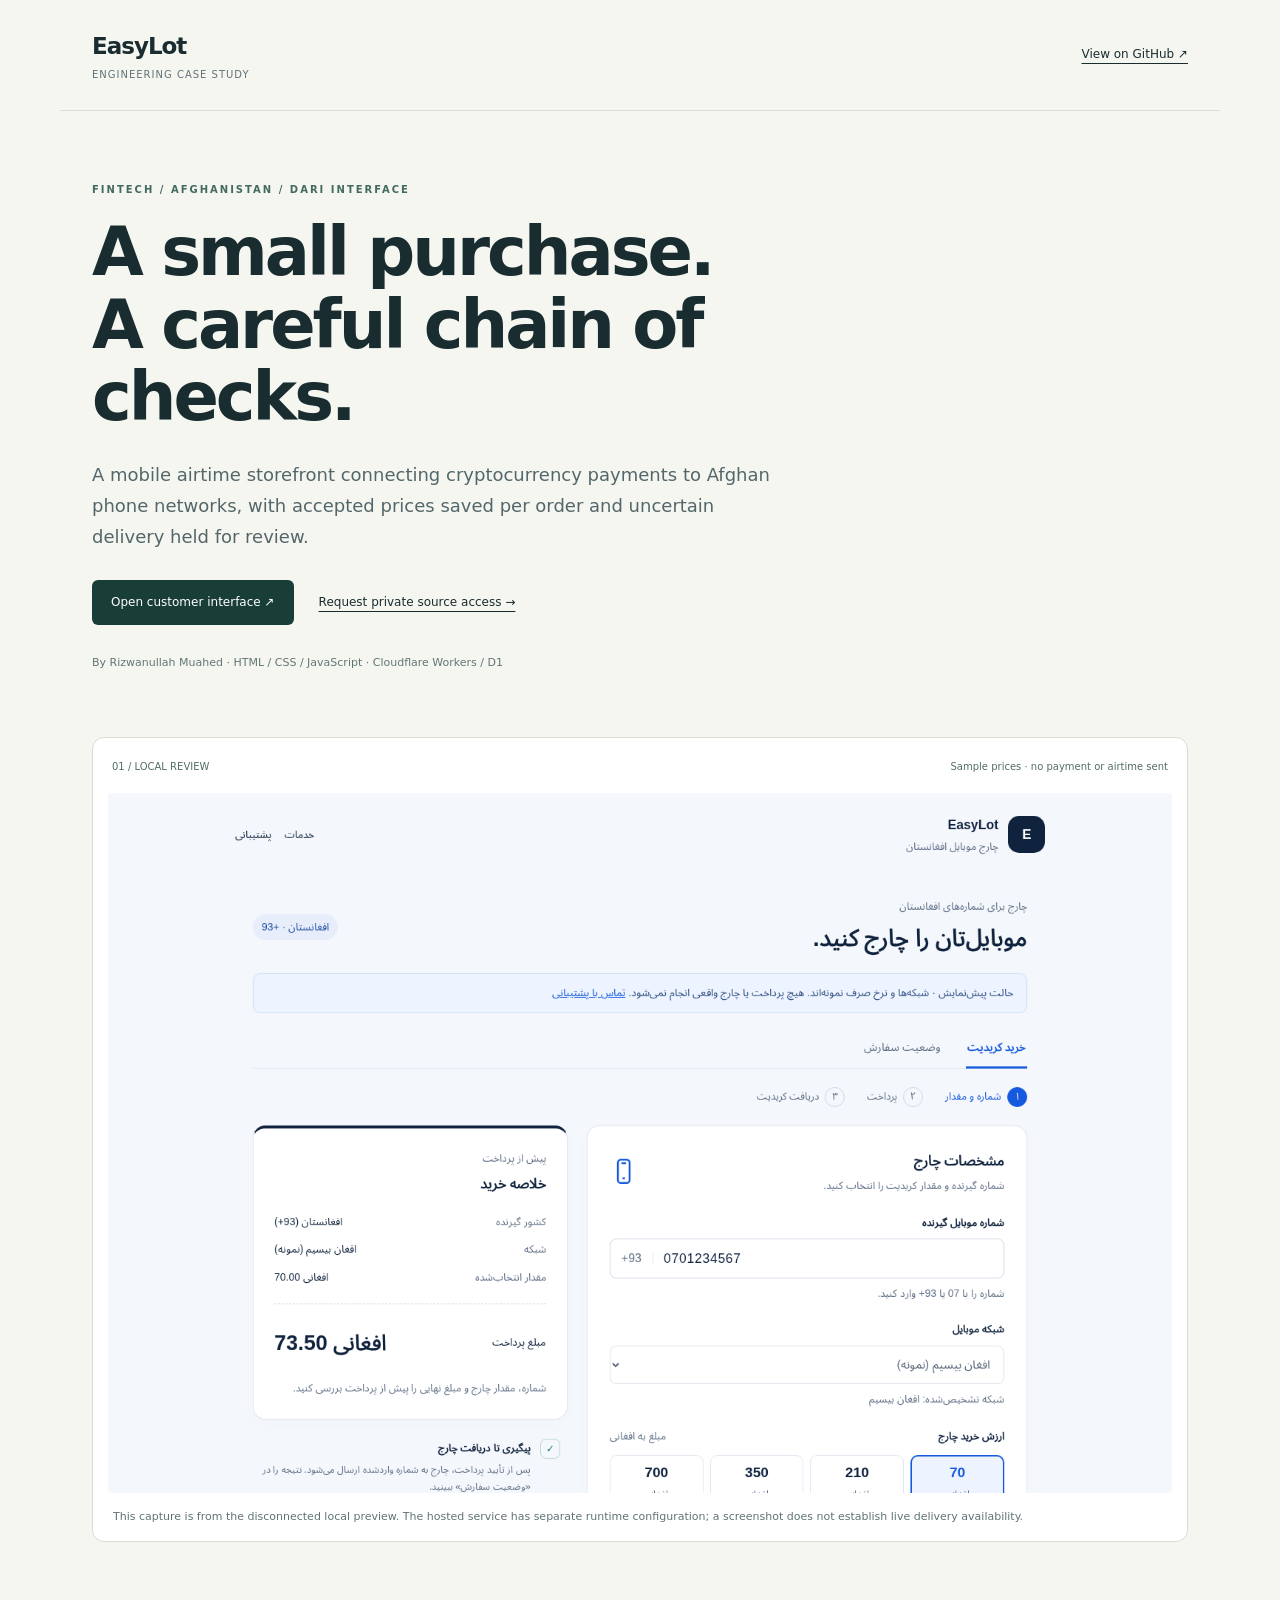
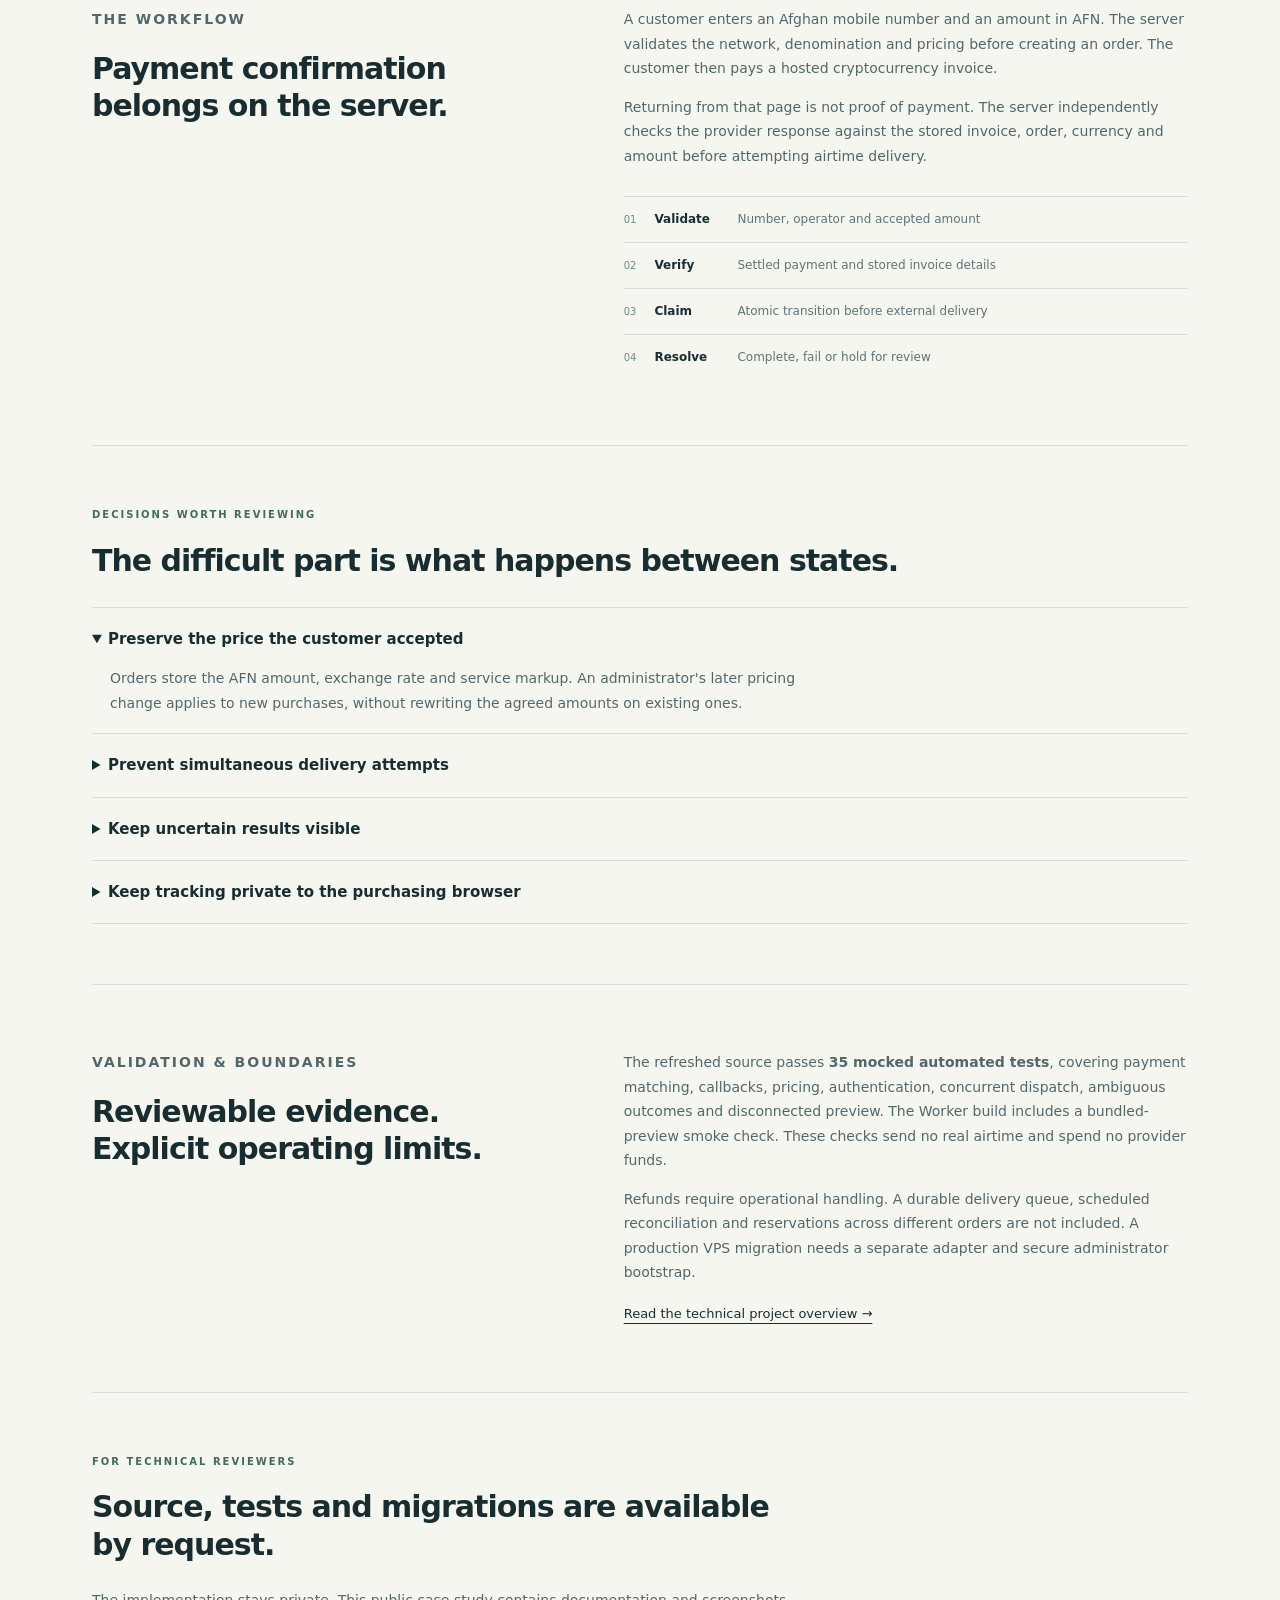
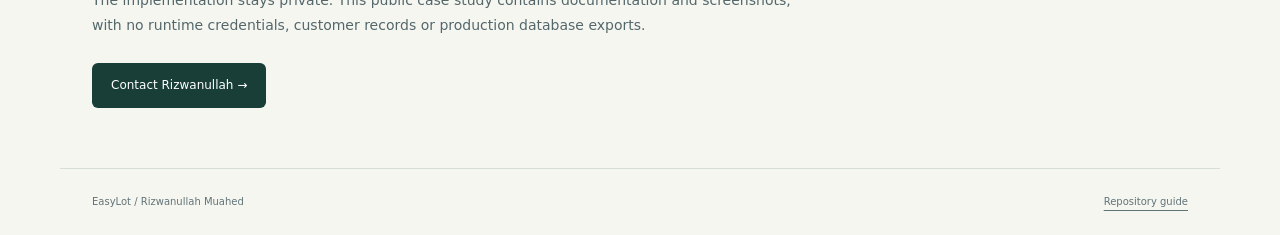
==== index.html @ db48fb50 "Add responsive engineering case study and verified local preview" ====
<!doctype html>
<html lang="en">
  <head>
    <meta charset="utf-8" />
    <meta name="viewport" content="width=device-width,initial-scale=1" />
    <meta
      name="description"
      content="EasyLot: a Dari mobile airtime storefront, payment verification and order processing case study by Rizwanullah Muahed."
    />
    <title>EasyLot — a payment workflow case study</title>
    <link rel="stylesheet" href="assets/case-study.css" />
  </head>
  <body>
    <a class="skip" href="#main">Skip to case study</a>
    <header>
      <a class="brand" href="./">EasyLot<span>Engineering case study</span></a
      ><a href="https://github.com/rizwanullahmuahed2-ui/easylot-showcase"
        >View on GitHub ↗</a
      >
    </header>
    <main id="main">
      <section class="hero">
        <p class="eyebrow">FINTECH / AFGHANISTAN / DARI INTERFACE</p>
        <h1>A small purchase.<br />A careful chain of checks.</h1>
        <p class="lead">
          A mobile airtime storefront connecting cryptocurrency payments to
          Afghan phone networks, with accepted prices saved per order and
          uncertain delivery held for review.
        </p>
        <div class="links">
          <a
            class="button"
            href="https://afghan-topup.rizwanullahmuahed2.chatgpt.site/"
            target="_blank"
            rel="noreferrer"
            >Open customer interface ↗</a
          ><a href="mailto:rizwanullahmuahed2@gmail.com"
            >Request private source access →</a
          >
        </div>
        <p class="quiet">
          By Rizwanullah Muahed · HTML / CSS / JavaScript · Cloudflare Workers /
          D1
        </p>
      </section>
      <section class="preview">
        <div class="preview-label">
          <span>01 / LOCAL REVIEW</span
          ><span>Sample prices · no payment or airtime sent</span>
        </div>
        <img
          src="assets/local-review.png"
          alt="EasyLot Dari interface showing a sample number, available amounts and a sample quote for review"
          width="1440"
          height="1100"
        />
        <p>
          This capture is from the disconnected local preview. The hosted
          service has separate runtime configuration; a screenshot does not
          establish live delivery availability.
        </p>
      </section>
      <section class="two-col">
        <div>
          <p class="eyebrow">THE WORKFLOW</p>
          <h2>Payment confirmation belongs on the server.</h2>
        </div>
        <div>
          <p>
            A customer enters an Afghan mobile number and an amount in AFN. The
            server validates the network, denomination and pricing before
            creating an order. The customer then pays a hosted cryptocurrency
            invoice.
          </p>
          <p>
            Returning from that page is not proof of payment. The server
            independently checks the provider response against the stored
            invoice, order, currency and amount before attempting airtime
            delivery.
          </p>
          <ol class="flow">
            <li>
              <b>Validate</b><span>Number, operator and accepted amount</span>
            </li>
            <li>
              <b>Verify</b
              ><span>Settled payment and stored invoice details</span>
            </li>
            <li>
              <b>Claim</b
              ><span>Atomic transition before external delivery</span>
            </li>
            <li>
              <b>Resolve</b><span>Complete, fail or hold for review</span>
            </li>
          </ol>
        </div>
      </section>
      <section>
        <p class="eyebrow">DECISIONS WORTH REVIEWING</p>
        <h2>The difficult part is what happens between states.</h2>
        <div class="decisions">
          <details open>
            <summary>Preserve the price the customer accepted</summary>
            <p>
              Orders store the AFN amount, exchange rate and service markup. An
              administrator's later pricing change applies to new purchases,
              without rewriting the agreed amounts on existing ones.
            </p>
          </details>
          <details>
            <summary>Prevent simultaneous delivery attempts</summary>
            <p>
              A persisted compare-and-set claims the order before calling the
              airtime provider. Concurrent callbacks cannot both dispatch the
              same stored order. This is an application-level guard, not a claim
              of universal exactly-once provider delivery.
            </p>
          </details>
          <details>
            <summary>Keep uncertain results visible</summary>
            <p>
              A timeout can occur after a provider accepts a request. The order
              moves to review rather than being sent again automatically.
              Transaction references support operational reconciliation.
            </p>
          </details>
          <details>
            <summary>Keep tracking private to the purchasing browser</summary>
            <p>
              Order lookup requires a private access cookie. Administrator
              sessions use separate authentication and authorization; payment
              return URLs do not grant delivery permission.
            </p>
          </details>
        </div>
      </section>
      <section class="two-col validation">
        <div>
          <p class="eyebrow">VALIDATION & BOUNDARIES</p>
          <h2>Reviewable evidence.<br />Explicit operating limits.</h2>
        </div>
        <div>
          <p>
            The refreshed source passes
            <strong>35 mocked automated tests</strong>, covering payment
            matching, callbacks, pricing, authentication, concurrent dispatch,
            ambiguous outcomes and disconnected preview. The Worker build
            includes a bundled-preview smoke check. These checks send no real
            airtime and spend no provider funds.
          </p>
          <p>
            Refunds require operational handling. A durable delivery queue,
            scheduled reconciliation and reservations across different orders
            are not included. A production VPS migration needs a separate
            adapter and secure administrator bootstrap.
          </p>
          <a href="docs/PROJECT_OVERVIEW.md"
            >Read the technical project overview →</a
          >
        </div>
      </section>
      <section class="contact">
        <p class="eyebrow">FOR TECHNICAL REVIEWERS</p>
        <h2>Source, tests and migrations are available by request.</h2>
        <p>
          The implementation stays private. This public case study contains
          documentation and screenshots, with no runtime credentials, customer
          records or production database exports.
        </p>
        <a class="button" href="mailto:rizwanullahmuahed2@gmail.com"
          >Contact Rizwanullah →</a
        >
      </section>
    </main>
    <footer>
      <span>EasyLot / Rizwanullah Muahed</span
      ><a href="README.md">Repository guide</a>
    </footer>
  </body>
</html>
---- assets/case-study.css ----
:root {
  font-family:
    system-ui,
    -apple-system,
    BlinkMacSystemFont,
    "Segoe UI",
    sans-serif;
  color: #192d30;
  background: #f6f6f1;
  font-synthesis: none;
}
* {
  box-sizing: border-box;
}
body {
  margin: 0;
  line-height: 1.75;
}
a {
  color: inherit;
  text-underline-offset: 5px;
}
header,
main,
footer {
  max-width: 1160px;
  margin: auto;
  padding: 0 32px;
}
header {
  display: flex;
  align-items: center;
  justify-content: space-between;
  padding-top: 26px;
  padding-bottom: 26px;
  border-bottom: 1px solid #d6dfd7;
  font-size: 12px;
}
.brand {
  font-size: 23px;
  font-weight: 750;
  letter-spacing: -1px;
  text-decoration: none;
}
.brand span {
  display: block;
  font-size: 10px;
  font-weight: 450;
  letter-spacing: 1px;
  text-transform: uppercase;
  color: #607378;
}
.skip {
  position: absolute;
  top: -80px;
  background: white;
  padding: 12px;
}
.skip:focus {
  top: 0;
  z-index: 10;
}
.hero {
  padding: 70px 0 54px;
  max-width: 880px;
}
.eyebrow {
  font-size: 10px;
  font-weight: 700;
  letter-spacing: 2px;
  color: #426a60;
  margin: 0 0 18px;
}
h1 {
  font-size: clamp(40px, 5.5vw, 67px);
  line-height: 1.08;
  letter-spacing: -3px;
  margin: 0 0 27px;
  font-weight: 650;
}
h2 {
  font-size: 30px;
  line-height: 1.25;
  letter-spacing: -1px;
  margin: 0 0 25px;
  font-weight: 600;
}
.lead {
  font-size: 18px;
  color: #53676b;
  max-width: 690px;
  line-height: 1.7;
}
.links {
  display: flex;
  align-items: center;
  gap: 25px;
  flex-wrap: wrap;
  margin: 28px 0;
  font-size: 12px;
}
.button {
  display: inline-flex;
  background: #183e37;
  color: white;
  padding: 12px 19px;
  border-radius: 6px;
  text-decoration: none;
  font-size: 12px;
}
.button:hover {
  background: #29594e;
}
.quiet {
  font-size: 11px;
  color: #617675;
}
.preview {
  background: white;
  border: 1px solid #d6dfd7;
  border-radius: 12px;
  padding: 15px;
}
.preview-label {
  display: flex;
  justify-content: space-between;
  gap: 12px;
  font-size: 10px;
  color: #526d66;
  padding: 5px 4px 17px;
}
.preview img {
  width: 100%;
  height: auto;
  max-height: 700px;
  object-fit: cover;
  object-position: top;
  display: block;
  border-radius: 4px;
}
.preview p {
  font-size: 11px;
  color: #607378;
  margin: 14px 5px 0;
}
.two-col {
  display: grid;
  grid-template-columns: 0.9fr 1.1fr;
  gap: 70px;
  padding: 65px 0;
  border-bottom: 1px solid #d6dfd7;
}
.two-col p {
  font-size: 14px;
  color: #53676b;
  margin-top: 0;
}
.flow {
  list-style: none;
  padding: 0;
  margin: 28px 0 0;
  counter-reset: step;
}
.flow li {
  display: flex;
  align-items: baseline;
  gap: 18px;
  border-top: 1px solid #d6dfd7;
  padding: 12px 0;
  font-size: 12px;
  counter-increment: step;
}
.flow li:before {
  content: counter(step, decimal-leading-zero);
  font-size: 10px;
  color: #6e8c80;
}
.flow b {
  min-width: 65px;
  font-weight: 600;
}
.flow span {
  color: #607378;
}
main > section:not(.hero):not(.preview):not(.two-col) {
  padding: 60px 0;
}
.decisions {
  margin-top: 28px;
  border-top: 1px solid #d6dfd7;
}
.decisions details {
  border-bottom: 1px solid #d6dfd7;
  padding: 18px 0;
}
.decisions summary {
  cursor: pointer;
  font-weight: 550;
  font-size: 15px;
}
.decisions p {
  max-width: 740px;
  font-size: 14px;
  color: #53676b;
  margin-bottom: 0;
  padding-left: 18px;
}
.validation {
  border-top: 1px solid #d6dfd7;
}
.validation a {
  font-size: 13px;
}
.contact {
  max-width: 700px;
}
.contact p:not(.eyebrow) {
  font-size: 14px;
  color: #53676b;
}
.contact .button {
  margin-top: 12px;
}
footer {
  display: flex;
  justify-content: space-between;
  gap: 20px;
  padding-top: 24px;
  padding-bottom: 24px;
  border-top: 1px solid #d6dfd7;
  font-size: 10px;
  color: #607378;
}
:focus-visible {
  outline: 3px solid #6b9f85;
  outline-offset: 4px;
}
summary:hover {
  text-decoration: underline;
  text-underline-offset: 5px;
}
@media (max-width: 700px) {
  header,
  main,
  footer {
    padding-left: 20px;
    padding-right: 20px;
  }
  .hero {
    padding: 42px 0;
  }
  h1 {
    font-size: 43px;
    letter-spacing: -2px;
  }
  .lead {
    font-size: 16px;
  }
  .two-col {
    grid-template-columns: 1fr;
    gap: 12px;
    padding: 40px 0;
  }
  h2 {
    font-size: 27px;
  }
  .preview-label {
    flex-direction: column;
    gap: 5px;
  }
  .preview {
    padding: 10px;
  }
  .flow li {
    flex-wrap: wrap;
    gap: 12px;
  }
  .flow span {
    flex-basis: 100%;
    padding-left: 27px;
  }
  main > section:not(.hero):not(.preview):not(.two-col) {
    padding: 40px 0;
  }
  .links {
    gap: 17px;
  }
}
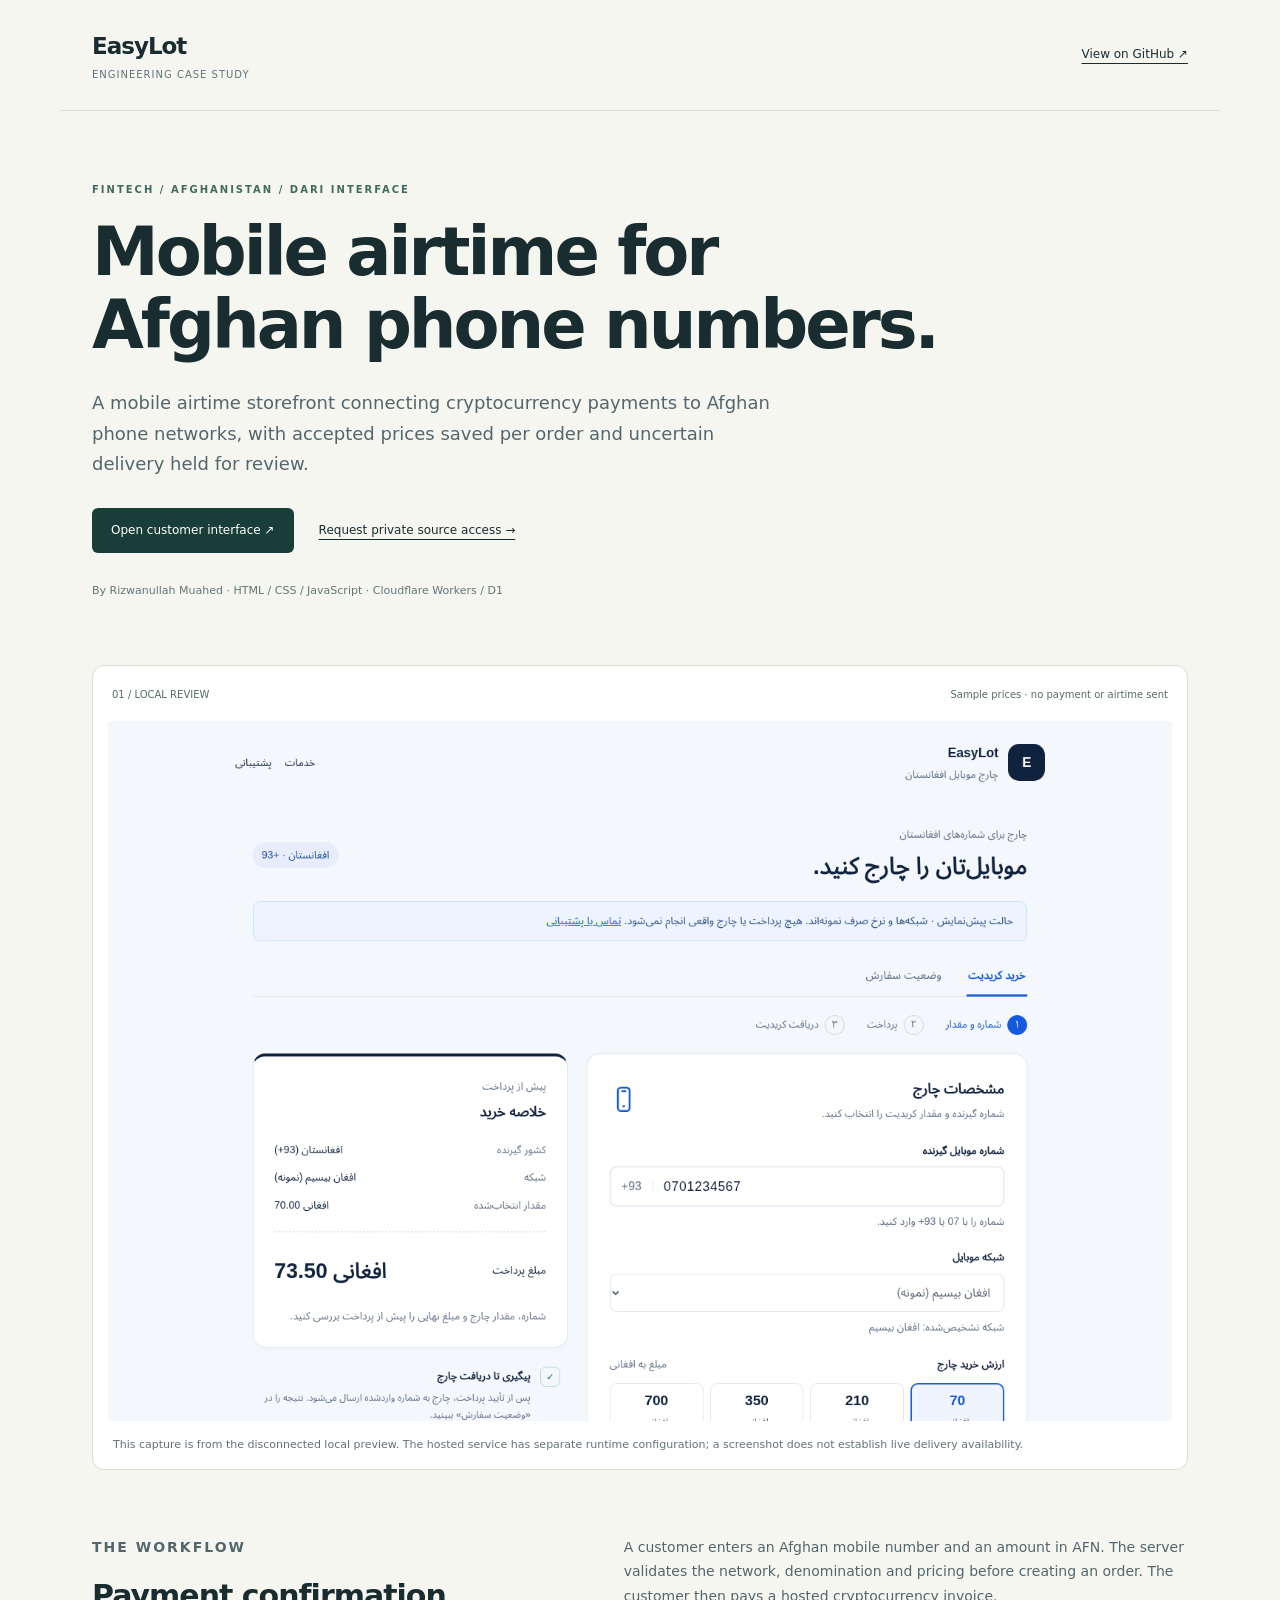
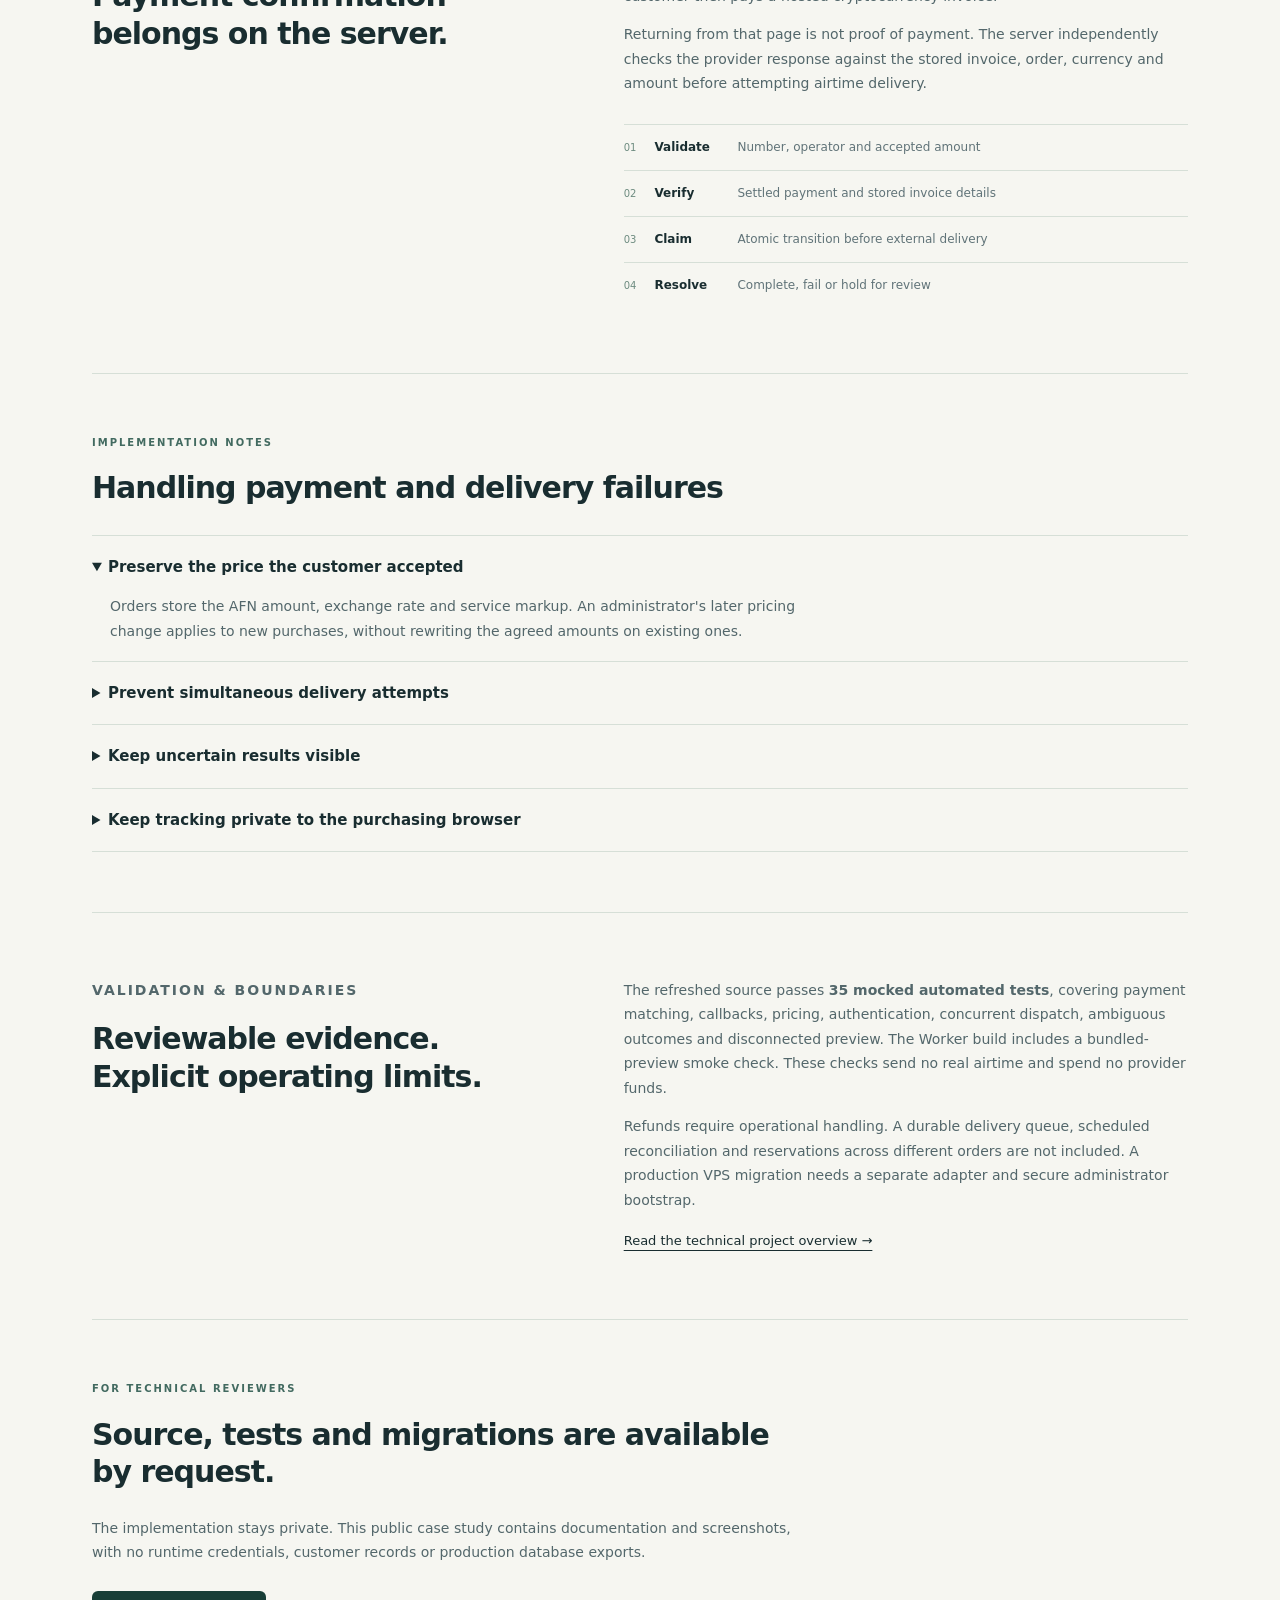
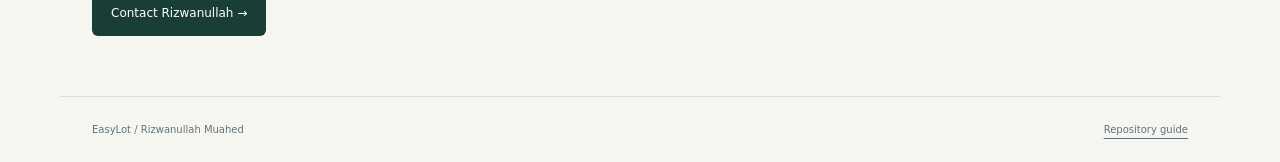
==== commit 4f09e3f6: "Simplify the case study and add a central project portfolio" ====
--- a/index.html
+++ b/index.html
@@ -21,7 +21,7 @@
     <main id="main">
       <section class="hero">
         <p class="eyebrow">FINTECH / AFGHANISTAN / DARI INTERFACE</p>
-        <h1>A small purchase.<br />A careful chain of checks.</h1>
+        <h1>Mobile airtime for<br />Afghan phone numbers.</h1>
         <p class="lead">
           A mobile airtime storefront connecting cryptocurrency payments to
           Afghan phone networks, with accepted prices saved per order and
@@ -97,8 +97,8 @@
         </div>
       </section>
       <section>
-        <p class="eyebrow">DECISIONS WORTH REVIEWING</p>
-        <h2>The difficult part is what happens between states.</h2>
+        <p class="eyebrow">IMPLEMENTATION NOTES</p>
+        <h2>Handling payment and delivery failures</h2>
         <div class="decisions">
           <details open>
             <summary>Preserve the price the customer accepted</summary>
